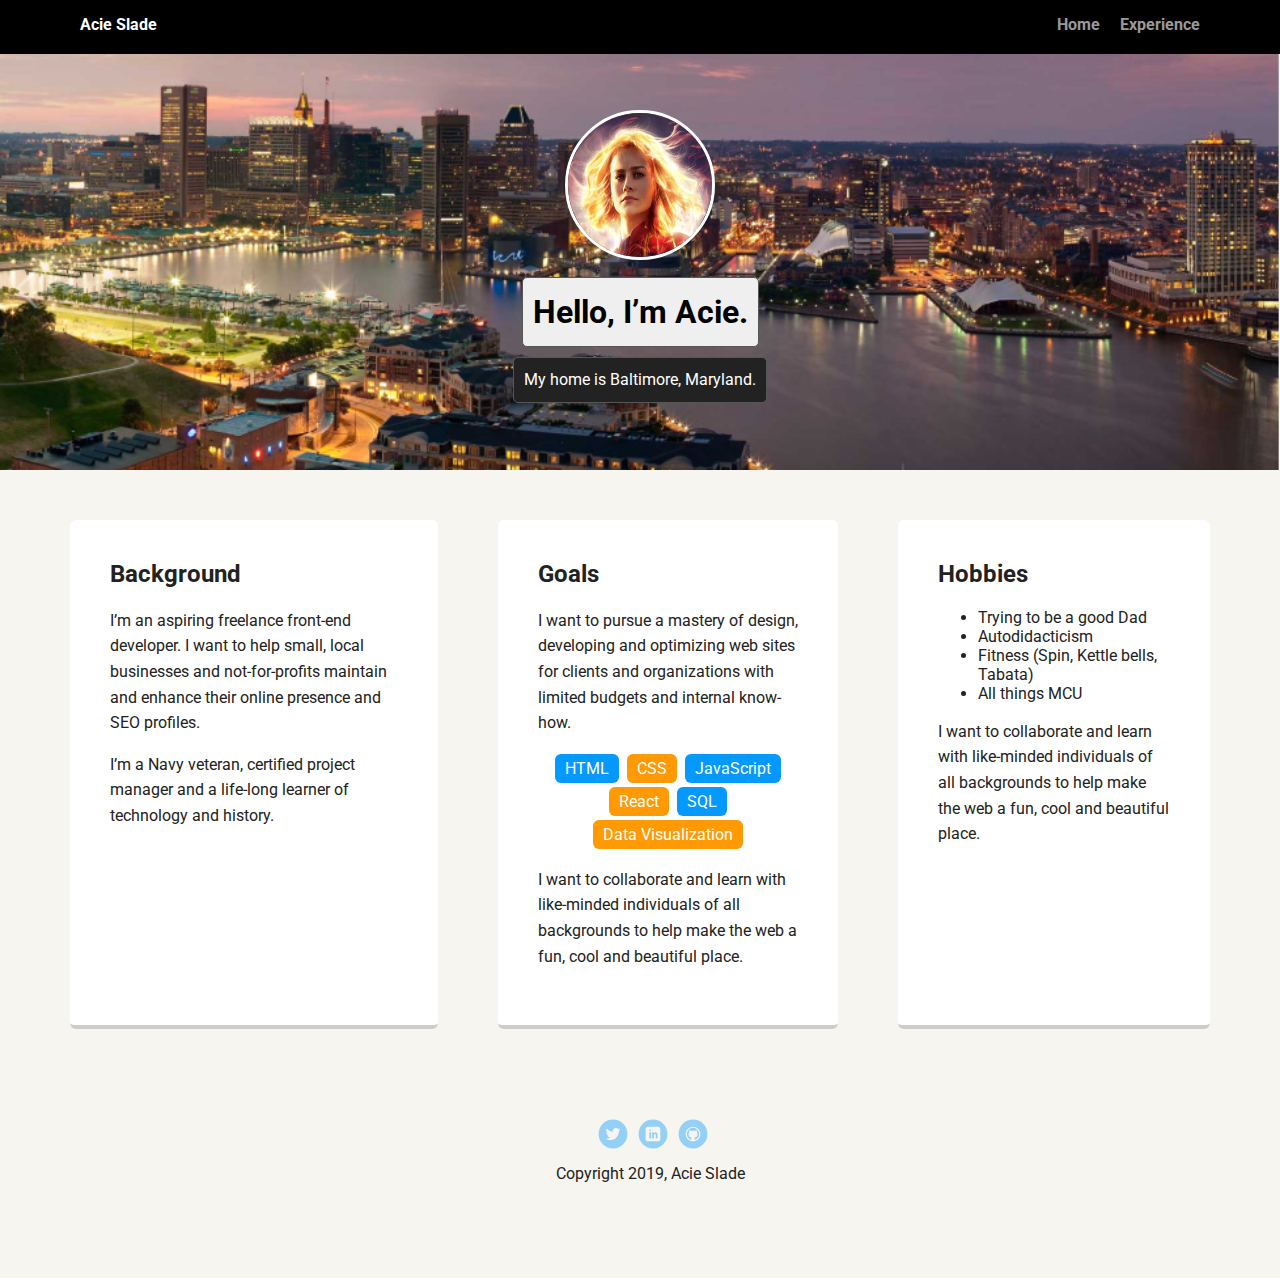
==== index.html @ b182c381 "Add files via upload" ====
<!doctype html>
<html lang="en">
<head>
  <meta charset="utf-8">
  <title>Acie Slade | Profile</title>
  <meta name="viewport" content="width=device-width, initial-scale=1.0">
  <link rel="stylesheet" href="styles.css">
  <link href="https://fonts.googleapis.com/css?family=Muli%7CRoboto:400,300,500,700,900" rel="stylesheet">
</head>

  <body>

    <div class="main-nav">
        <ul class="nav">
          <li class="name">Acie Slade</li>
          <li><a href="#">Home</a></li>
          <li><a href="experience.html">Experience</a></li>
        </ul>
    </div>

    <header>
      <img src="images\Carol_as_CapMarvel.png" alt="Captain Marvel 2019" class="profile-image">
      <h1 class="tag name">Hello, I’m Acie.</h1>
      <p class="tag location">My home is Baltimore, Maryland.</p>
    </header>

    <main class="flex">

      <div class="card">
        <h2>Background</h2>
        <p>I’m an aspiring freelance front-end developer. I want to help small, local businesses and not-for-profits maintain and enhance their online presence and SEO profiles.</p>
        <p>I’m a Navy veteran, certified project manager and a life-long learner of technology and history.</p>
      </div> 

      <div class="card">
        <h2>Goals</h2>
        <p>I want to pursue a mastery of design, developing and optimizing web sites for clients and organizations with limited budgets and internal know-how.</p>
        <ul class="skills">
          <li>HTML</li>
          <li>CSS</li>
          <li>JavaScript</li>
          <li>React</li>
          <li>SQL</li>
          <li>Data Visualization</li>
        </ul>
        <p>I want to collaborate and learn with like-minded individuals of all backgrounds to help make the web a fun, cool and beautiful place.</p>
      </div> 

      <div class="card">
        <h2>Hobbies</h2>
        <ul class="hobbies_list">
          <li>Trying to be a good Dad</li>
          <li>Autodidacticism</li>
          <li>Fitness (Spin, Kettle bells, Tabata)</li>
          <li>All things MCU</li>
        </ul>
        <p>I want to collaborate and learn with like-minded individuals of all backgrounds to help make the web a fun, cool and beautiful place.</p>
      </div> 

    </main>
    
    <footer>
      <ul>
        <li><a href="#" class="social twitter">Twitter</a></li>
        <li><a href="#" class="social linkedin">LinkedIn</a></li>
        <li><a href="#" class="social github">Github</a></li>
      </ul>
      <p class="copyright">Copyright 2019, Acie Slade</p>
    </footer>
  </body>
  </html>
---- styles.css ----
/* Global Layout Set-up */
* { 
  box-sizing: border-box;
}
  
body {
  margin: 0;
  padding: 0;
  text-align: center;
  font-family: 'Roboto', sans-serif;
  color: #222;
  background: #f7f5f0;
}
/* Link Styles */

a {
  text-decoration: none;
  color: #999;
}
a:hover {
  color: #6633ff;
}

/* Section Styles */

.main-nav {
  width: 100%;
  background: black;
  min-height: 30px;
  padding: 10px;
  position: fixed;
  text-align: center;
}
.nav {
  display: flex;
  justify-content: space-around;
  font-weight: 700;
  list-style-type: none;
  margin: 0 auto;
  padding: 0;
}

.nav .name {
    display: block;
    margin-right: auto;
    color: white;
}
.nav li {
  padding: 5px 10px 10px 10px;
}
.nav a {
  transition: all .5s;
}
.nav a:hover {
  color: white
}

header {
  text-align: center;
  background: url('images/Inner Harbor_Baltimore_Dawn.png') no-repeat top center ;
  background-size: cover;
  overflow: hidden;
  padding-top: 60px;
}
header {
  line-height: 1.5;
}
header .profile-image {
  margin-top: 50px;
  width: 150px;
  height: 150px;
  border-radius: 50%;
  border: 3px solid white;
  transition: all .5s;
}
header .profile-image:hover {
  transform: scale(1.2) rotate(5deg);
}
.tag {
  background-color: #efefef;
  color: black;
  padding: 10px;
  border: 0.5px solid #565656;
  border-radius: 5px;
  display: table;
  margin: 10px auto;
} 
.location {
  background-color: #222;
  color: #ffffff;
}
.card {
  margin: 30px;
  padding: 20px 40px 40px;
  max-width: 500px;
  text-align: left;
  background: #fff;
  border-bottom: 4px solid #ccc;
  border-radius: 6px;
  transition: all .5s;
}
.card:hover {
  border-color: #ff99ff;
}

ul.skills {
  padding: 0;
  text-align: center;
}

.skills li {
  border-radius: 6px;
  display: inline-block;
  background: #ff9904;
  color: white;
  padding: 5px 10px;
  margin: 2px;
}

.skills li:nth-child(odd) {
  background: #0399ff;
}

.mini-title {
  text-align: center;
}

.areas li {
  border-radius: 6px;
  display: inline-block;
  background: #01690f;
  color: white;
  padding: 5px 10px;
  margin: 2px; 
}


footer {
  width: 100%;
  min-height: 30px;
  padding: 20px 0 40px 20px;
}

footer .copyright {
  top: -8px;
  font-size: .75em;
}

footer ul {
  list-style-type: none;
  margin: 0;
  padding: 0;
}

footer ul li {
  display: inline-block;
}

a.social {
  display: inline-block;
  text-indent: -9999px;
  margin-left: 5px;
  width: 30px;
  height: 30px;
  background-size: 30px 30px;
  opacity: .4;
  transition: all .5s;
}
a.twitter {
  background-image: url(images/twitter.svg);
}
a.linkedin {
  background-image: url(images/linkedin.svg);
}
a.github {
  background-image: url(images/github.svg);
}
a.social:hover {
  opacity: 1;
}
.clearfix {
  clear: both;
}

/* Styles for larger screens */
@media screen and (min-width: 720px) {
  
  .flex {
      display: -ms-flexbox;      /* TWEENER - IE 10 */
      display: flex; 
      max-width: 1200px;
      -ms-flex-pack: distribute;
      justify-content: space-around;
      margin: 0 auto;
  }

  header {
    min-height: 470px;
  }

  .nav {
    max-width: 1200px;
    padding: 0 30px;
  }


  main {
    padding-top: 20px;
  }

  main p {
    line-height: 1.6em;
  }

  footer {
    font-size: 1.3em;
    max-width: 1200px;
    margin: 40px auto;
  }

}
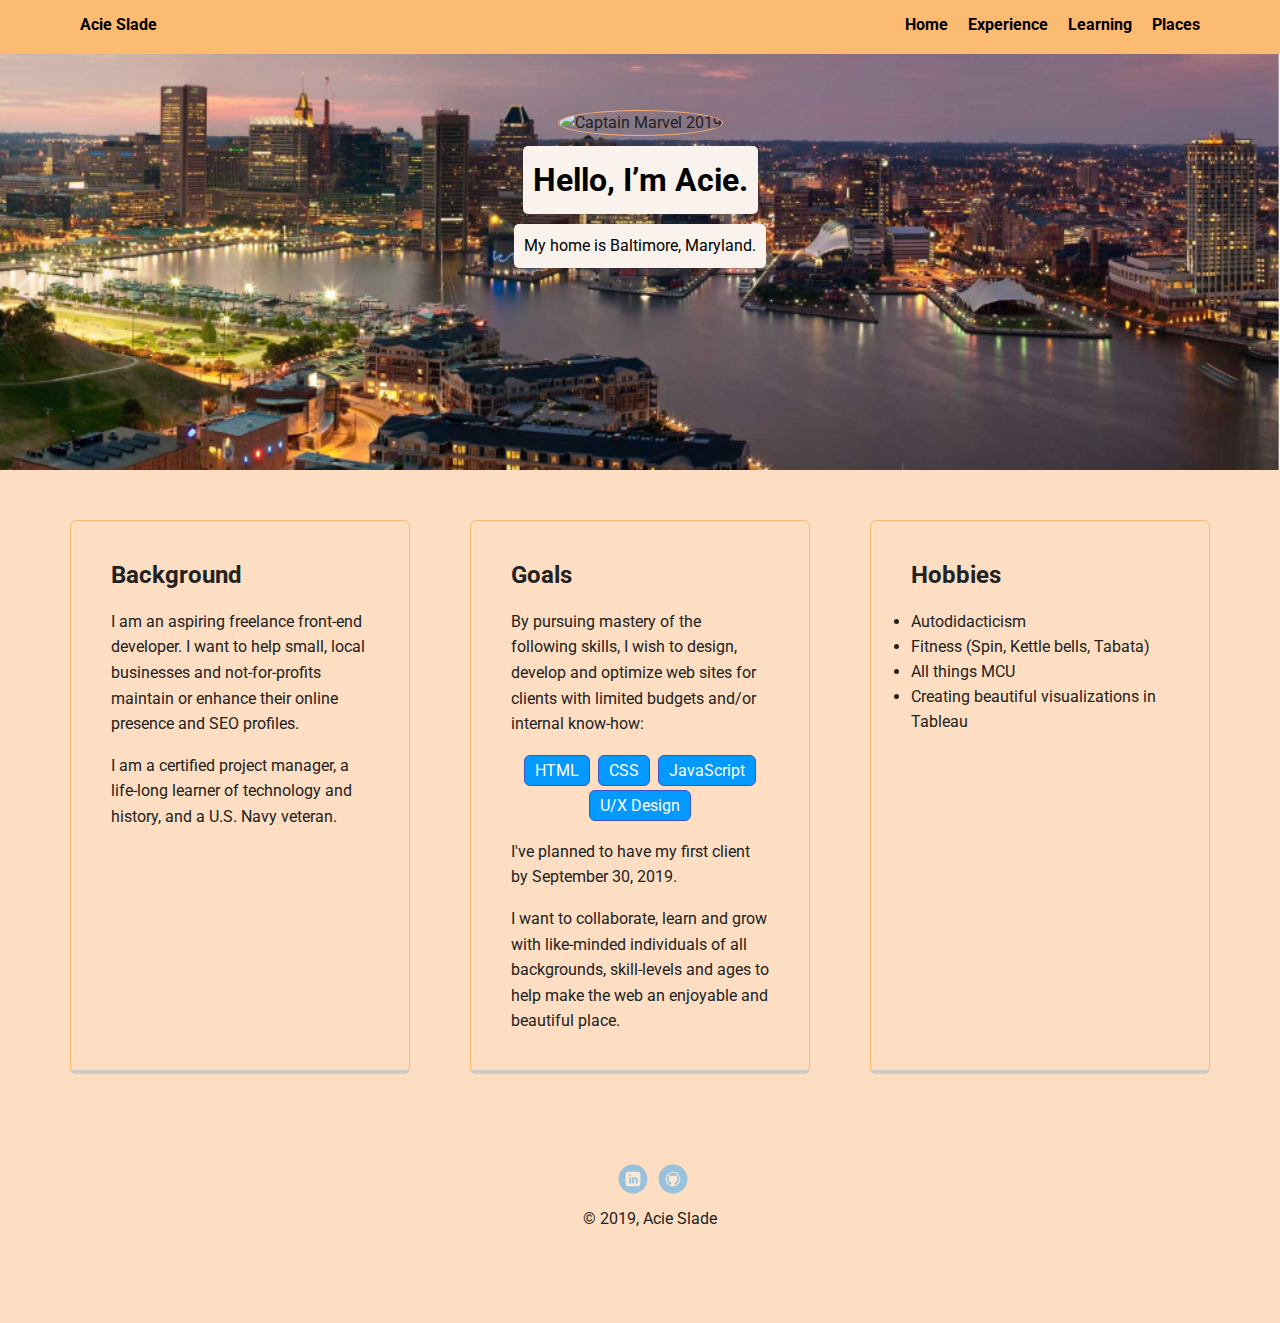
==== commit 6554ce18: "Add files via upload" ====
--- a/index.html
+++ b/index.html
@@ -15,57 +15,56 @@
           <li class="name">Acie Slade</li>
           <li><a href="#">Home</a></li>
           <li><a href="experience.html">Experience</a></li>
+          <li><a href="learning.html">Learning</a></li>
+          <li><a href="places.html">Places</a></li>           
         </ul>
     </div>
 
     <header>
-      <img src="images\Carol_as_CapMarvel.png" alt="Captain Marvel 2019" class="profile-image">
+      <img src="images/Carol_as_CM.png" alt="Captain Marvel 2019" class="profile-image">
       <h1 class="tag name">Hello, I’m Acie.</h1>
       <p class="tag location">My home is Baltimore, Maryland.</p>
     </header>
 
     <main class="flex">
 
-      <div class="card">
+      <section class="card">
         <h2>Background</h2>
-        <p>I’m an aspiring freelance front-end developer. I want to help small, local businesses and not-for-profits maintain and enhance their online presence and SEO profiles.</p>
-        <p>I’m a Navy veteran, certified project manager and a life-long learner of technology and history.</p>
-      </div> 
+        <p>I am an aspiring freelance front-end developer. I want to help small, local businesses and not-for-profits maintain or enhance their online presence and SEO profiles.</p>
+        <p>I am a certified project manager, a life-long learner of technology and history, and a U.S. Navy veteran.</p>
+      </section> 
 
-      <div class="card">
+      <section class="card">
         <h2>Goals</h2>
-        <p>I want to pursue a mastery of design, developing and optimizing web sites for clients and organizations with limited budgets and internal know-how.</p>
+        <p>By pursuing mastery of the following skills, I wish to design, develop and optimize web sites for clients with limited budgets and/or internal know-how:</p>
         <ul class="skills">
           <li>HTML</li>
           <li>CSS</li>
           <li>JavaScript</li>
-          <li>React</li>
-          <li>SQL</li>
-          <li>Data Visualization</li>
+          <li>U/X Design</li>
         </ul>
-        <p>I want to collaborate and learn with like-minded individuals of all backgrounds to help make the web a fun, cool and beautiful place.</p>
-      </div> 
+        <p>I've planned to have my first client by September 30, 2019.</p>
+        <p>I want to collaborate, learn and grow with like-minded individuals of all backgrounds, skill-levels and ages to help make the web an enjoyable and beautiful place.</p>
+      </section> 
 
-      <div class="card">
+      <section class="card">
         <h2>Hobbies</h2>
         <ul class="hobbies_list">
-          <li>Trying to be a good Dad</li>
           <li>Autodidacticism</li>
           <li>Fitness (Spin, Kettle bells, Tabata)</li>
           <li>All things MCU</li>
+          <li>Creating beautiful visualizations in Tableau</li>
         </ul>
-        <p>I want to collaborate and learn with like-minded individuals of all backgrounds to help make the web a fun, cool and beautiful place.</p>
-      </div> 
+      </section> 
 
     </main>
     
     <footer>
       <ul>
-        <li><a href="#" class="social twitter">Twitter</a></li>
-        <li><a href="#" class="social linkedin">LinkedIn</a></li>
-        <li><a href="#" class="social github">Github</a></li>
+        <li><a href="https://www.linkedin.com/in/acieslade/" target="_blank" class="social linkedin">LinkedIn</a></li>
+        <li><a href="https://github.com/ATSlade" target="_blank" class="social github">Github</a></li>
       </ul>
-      <p class="copyright">Copyright 2019, Acie Slade</p>
+      <p class="copyright">&copy; 2019, Acie Slade</p>
     </footer>
   </body>
   </html>
--- a/styles.css
+++ b/styles.css
@@ -9,28 +9,29 @@
   text-align: center;
   font-family: 'Roboto', sans-serif;
   color: #222;
-  background: #f7f5f0;
+  background: rgb(253, 222, 195);
 }
 /* Link Styles */
 
 a {
   text-decoration: none;
-  color: #999;
-}
+  color: #000;
+}
+
 a:hover {
   color: #6633ff;
 }
 
 /* Section Styles */
-
 .main-nav {
   width: 100%;
-  background: black;
+  background: #fbbb71;
   min-height: 30px;
   padding: 10px;
   position: fixed;
   text-align: center;
 }
+
 .nav {
   display: flex;
   justify-content: space-around;
@@ -43,14 +44,17 @@
 .nav .name {
     display: block;
     margin-right: auto;
-    color: white;
-}
+    color: black;
+}
+
 .nav li {
   padding: 5px 10px 10px 10px;
 }
+
 .nav a {
   transition: all .5s;
 }
+
 .nav a:hover {
   color: white
 }
@@ -62,78 +66,128 @@
   overflow: hidden;
   padding-top: 60px;
 }
+
 header {
   line-height: 1.5;
 }
+
 header .profile-image {
   margin-top: 50px;
   width: 150px;
   height: 150px;
   border-radius: 50%;
-  border: 3px solid white;
-  transition: all .5s;
-}
+  border: 1.5px solid #FFAB68;
+  transition: all 0.75s;
+}
+
 header .profile-image:hover {
-  transform: scale(1.2) rotate(5deg);
-}
+  transform: scale(1.1) rotate(1440deg);
+  border: 2px solid #FFAB68;
+}
+
 .tag {
-  background-color: #efefef;
+  background-color: #faf2ec;
   color: black;
   padding: 10px;
-  border: 0.5px solid #565656;
   border-radius: 5px;
   display: table;
   margin: 10px auto;
 } 
+
 .location {
-  background-color: #222;
-  color: #ffffff;
-}
+  background-color: #faf2ec;
+  color: #000;
+}
+
 .card {
+  background: url('images/Subtle-Dots-White-Tileable-pattern.jpg') repeat top center;
   margin: 30px;
-  padding: 20px 40px 40px;
-  max-width: 500px;
+  padding: 20px 40px 20px;
+  width: 32%;
   text-align: left;
-  background: #fff;
+  border: 1px solid #fbbb71;
   border-bottom: 4px solid #ccc;
   border-radius: 6px;
   transition: all .5s;
 }
-.card:hover {
+
+.learning-card, .places-card {
+  background: url('images/Subtle-Dots-White-Tileable-pattern.jpg') repeat top center;
+  margin: 10px 30px 30px 30px;
+  padding: 0 40px 20px;
+  width: 32%;
+  text-align: left;
+  border: 1px solid #fbbb71;
+  border-bottom: 4px solid #ccc;
+  border-radius: 6px;
+  transition: all .5s;
+}
+
+.exp-card {
+  background: url('images/Subtle-Dots-White-Tileable-pattern.jpg') repeat top center;
+  margin: 30px;
+  padding: 20px 40px 20px;
+  width: 40%;
+  text-align: center;
+  border: 1px solid #fbbb71;
+  border-bottom: 4px solid #ccc;
+  border-radius: 6px;
+  transition: all .5s;
+}
+
+.card:hover, .exp-card:hover, .learning-card:hover {
   border-color: #ff99ff;
 }
 
-ul.skills {
-  padding: 0;
-  text-align: center;
-}
-
-.skills li {
-  border-radius: 6px;
+ul.skills, ul.exps {
+  padding: 0;
+  text-align: center;
+}
+
+.skills li, .exps li {
+  border-radius: 6px;
+  border: 0.5px solid #3d56c7;
   display: inline-block;
-  background: #ff9904;
+  background: #0399ff;
   color: white;
+  list-style: none;
   padding: 5px 10px;
   margin: 2px;
 }
 
-.skills li:nth-child(odd) {
+.skills li:nth-child(odd), .exps li:nth-child(odd) {
   background: #0399ff;
 }
 
-.mini-title {
-  text-align: center;
-}
-
-.areas li {
-  border-radius: 6px;
-  display: inline-block;
-  background: #01690f;
-  color: white;
-  padding: 5px 10px;
-  margin: 2px; 
-}
-
+ul.hobbies_list {
+  padding: 0;
+}
+
+.hobbies_list li {
+  line-height: 1.57em;
+} 
+
+.exp-title {
+  text-align: center;
+}
+
+.learning-intro, .places-intro {
+  font-size: 22px;
+  margin-top: 30px;
+}
+
+.places-card {
+  padding: 0 20px 20px 20px;
+}
+
+.platform-title, .places-title {
+  text-align: center;
+}
+
+.logo-pic, .places-pic {
+  width: 100%;
+  border-radius: 6px;
+}
 
 footer {
   width: 100%;
@@ -166,18 +220,23 @@
   opacity: .4;
   transition: all .5s;
 }
+
 a.twitter {
   background-image: url(images/twitter.svg);
 }
+
 a.linkedin {
   background-image: url(images/linkedin.svg);
 }
+
 a.github {
   background-image: url(images/github.svg);
 }
+
 a.social:hover {
   opacity: 1;
 }
+
 .clearfix {
   clear: both;
 }
@@ -217,6 +276,5 @@
     max-width: 1200px;
     margin: 40px auto;
   }
-
-}
-
+}
+
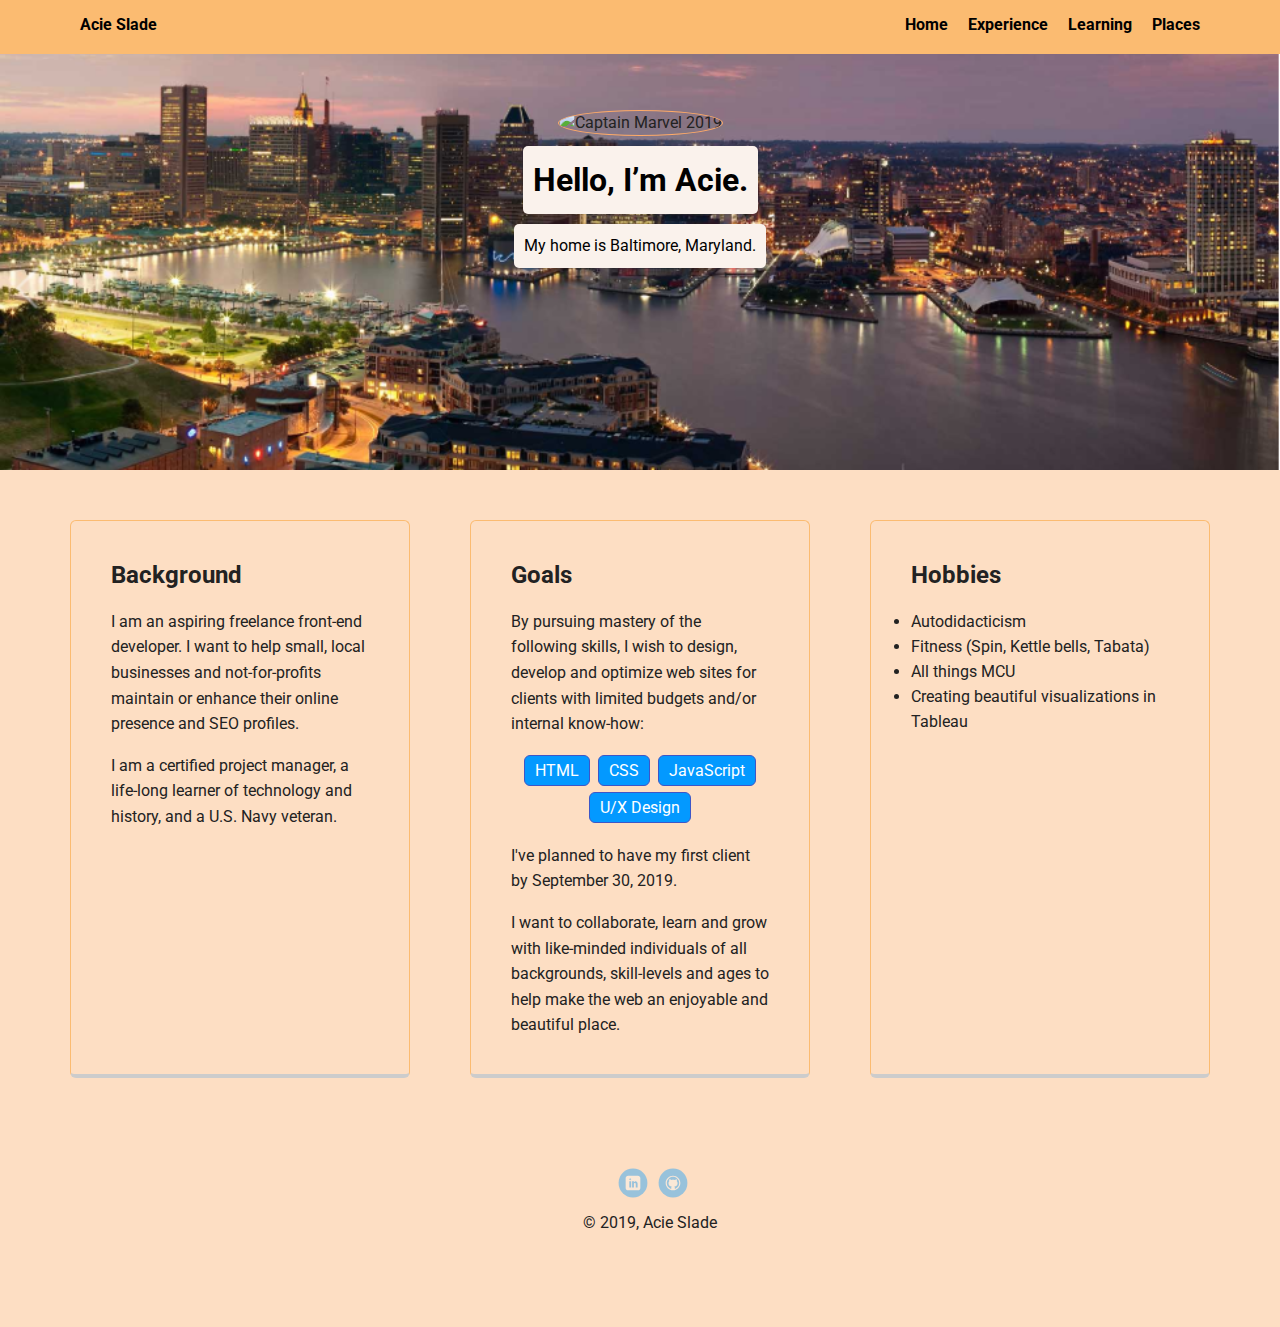
==== commit d837d2fa: "Add files via upload" ====
--- a/index.html
+++ b/index.html
@@ -13,7 +13,7 @@
     <div class="main-nav">
         <ul class="nav">
           <li class="name">Acie Slade</li>
-          <li><a href="#">Home</a></li>
+          <li><a href="index.html">Home</a></li>
           <li><a href="experience.html">Experience</a></li>
           <li><a href="learning.html">Learning</a></li>
           <li><a href="places.html">Places</a></li>           
--- a/styles.css
+++ b/styles.css
@@ -152,7 +152,7 @@
   color: white;
   list-style: none;
   padding: 5px 10px;
-  margin: 2px;
+  margin: 2px 2px 4px;
 }
 
 .skills li:nth-child(odd), .exps li:nth-child(odd) {
